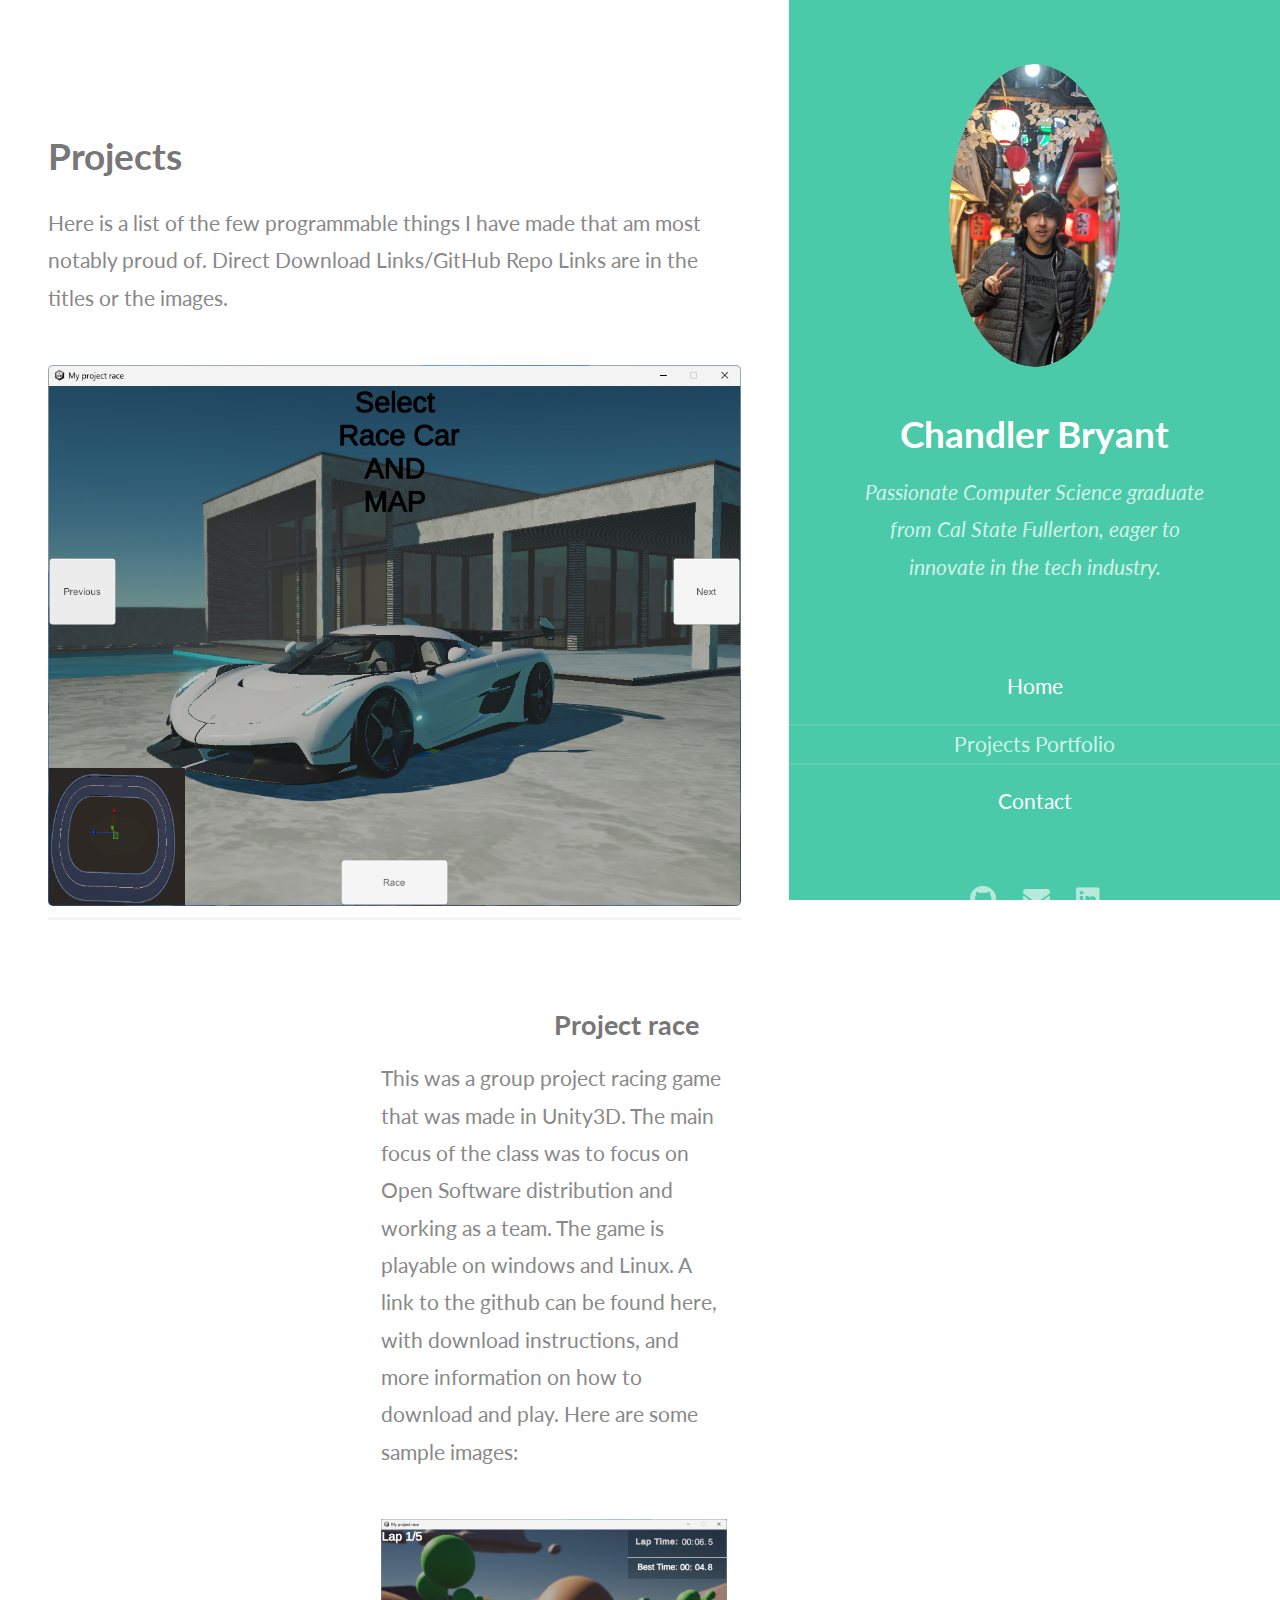
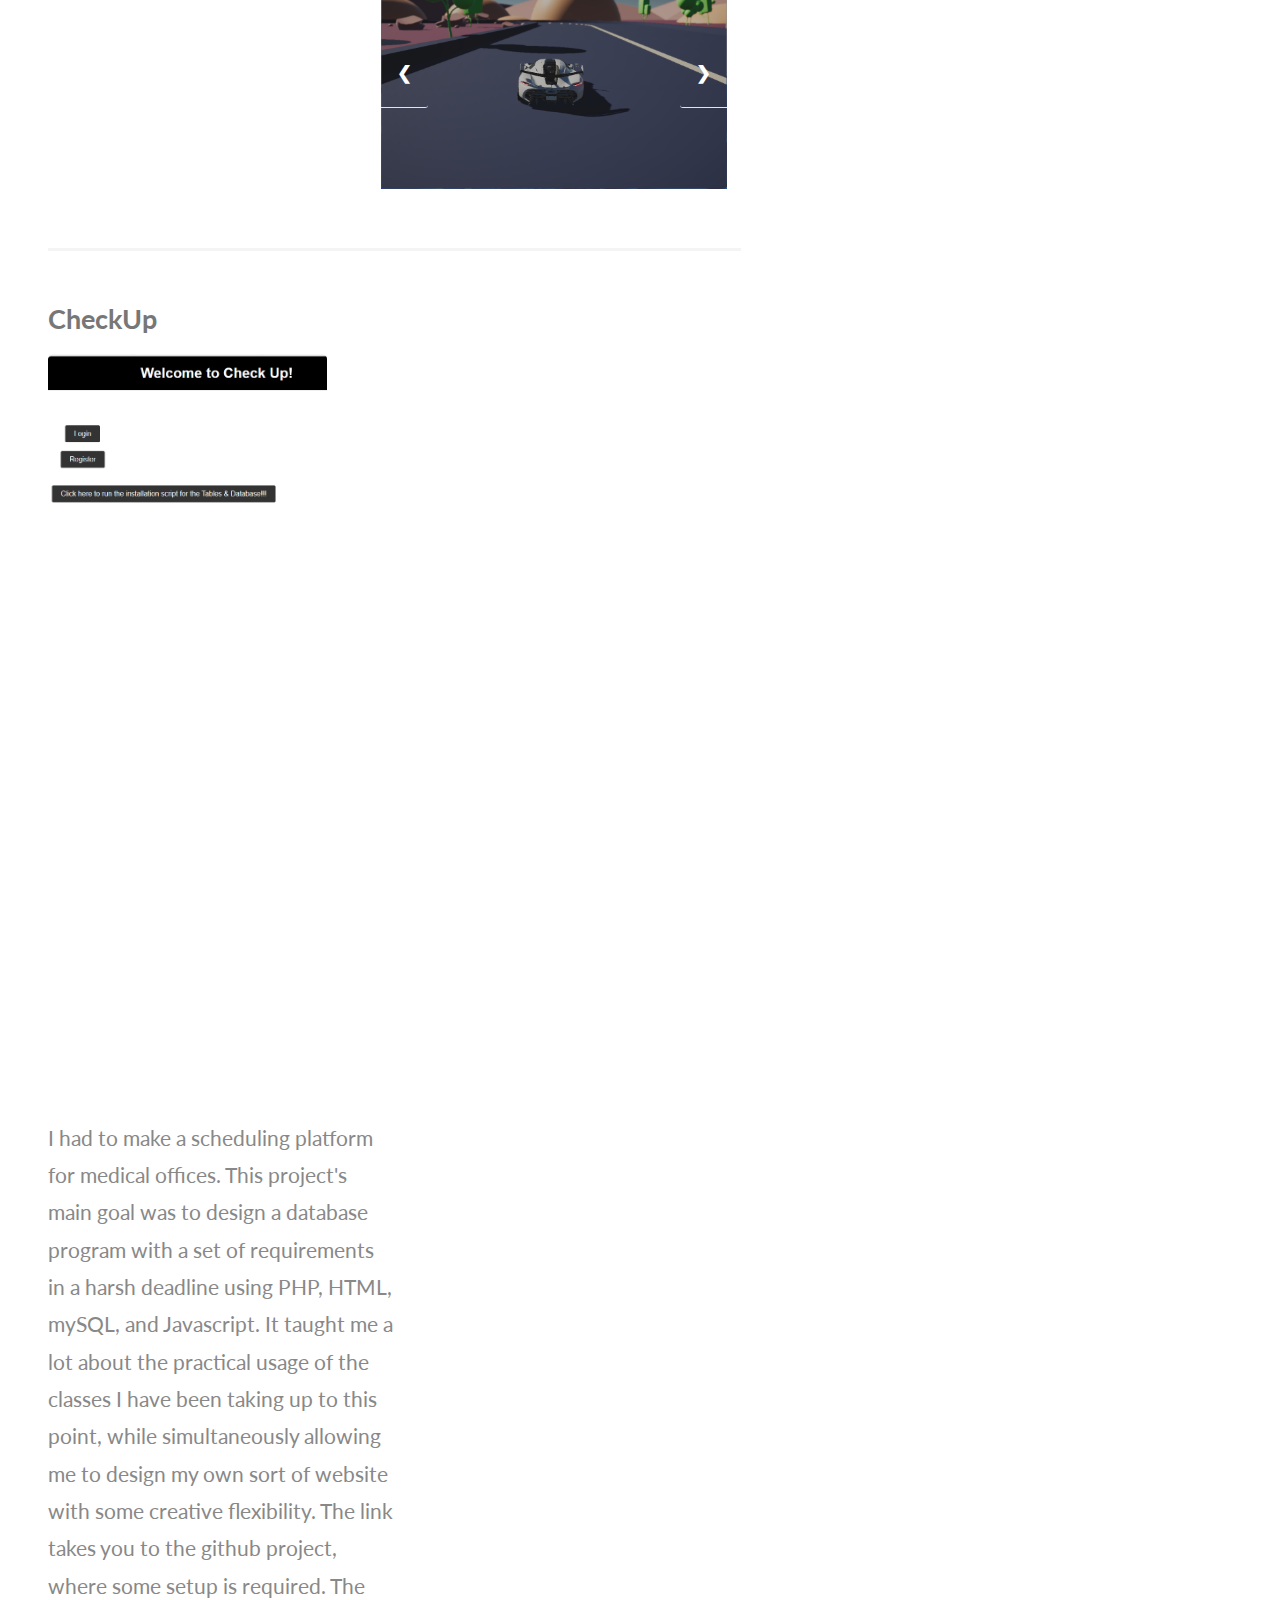
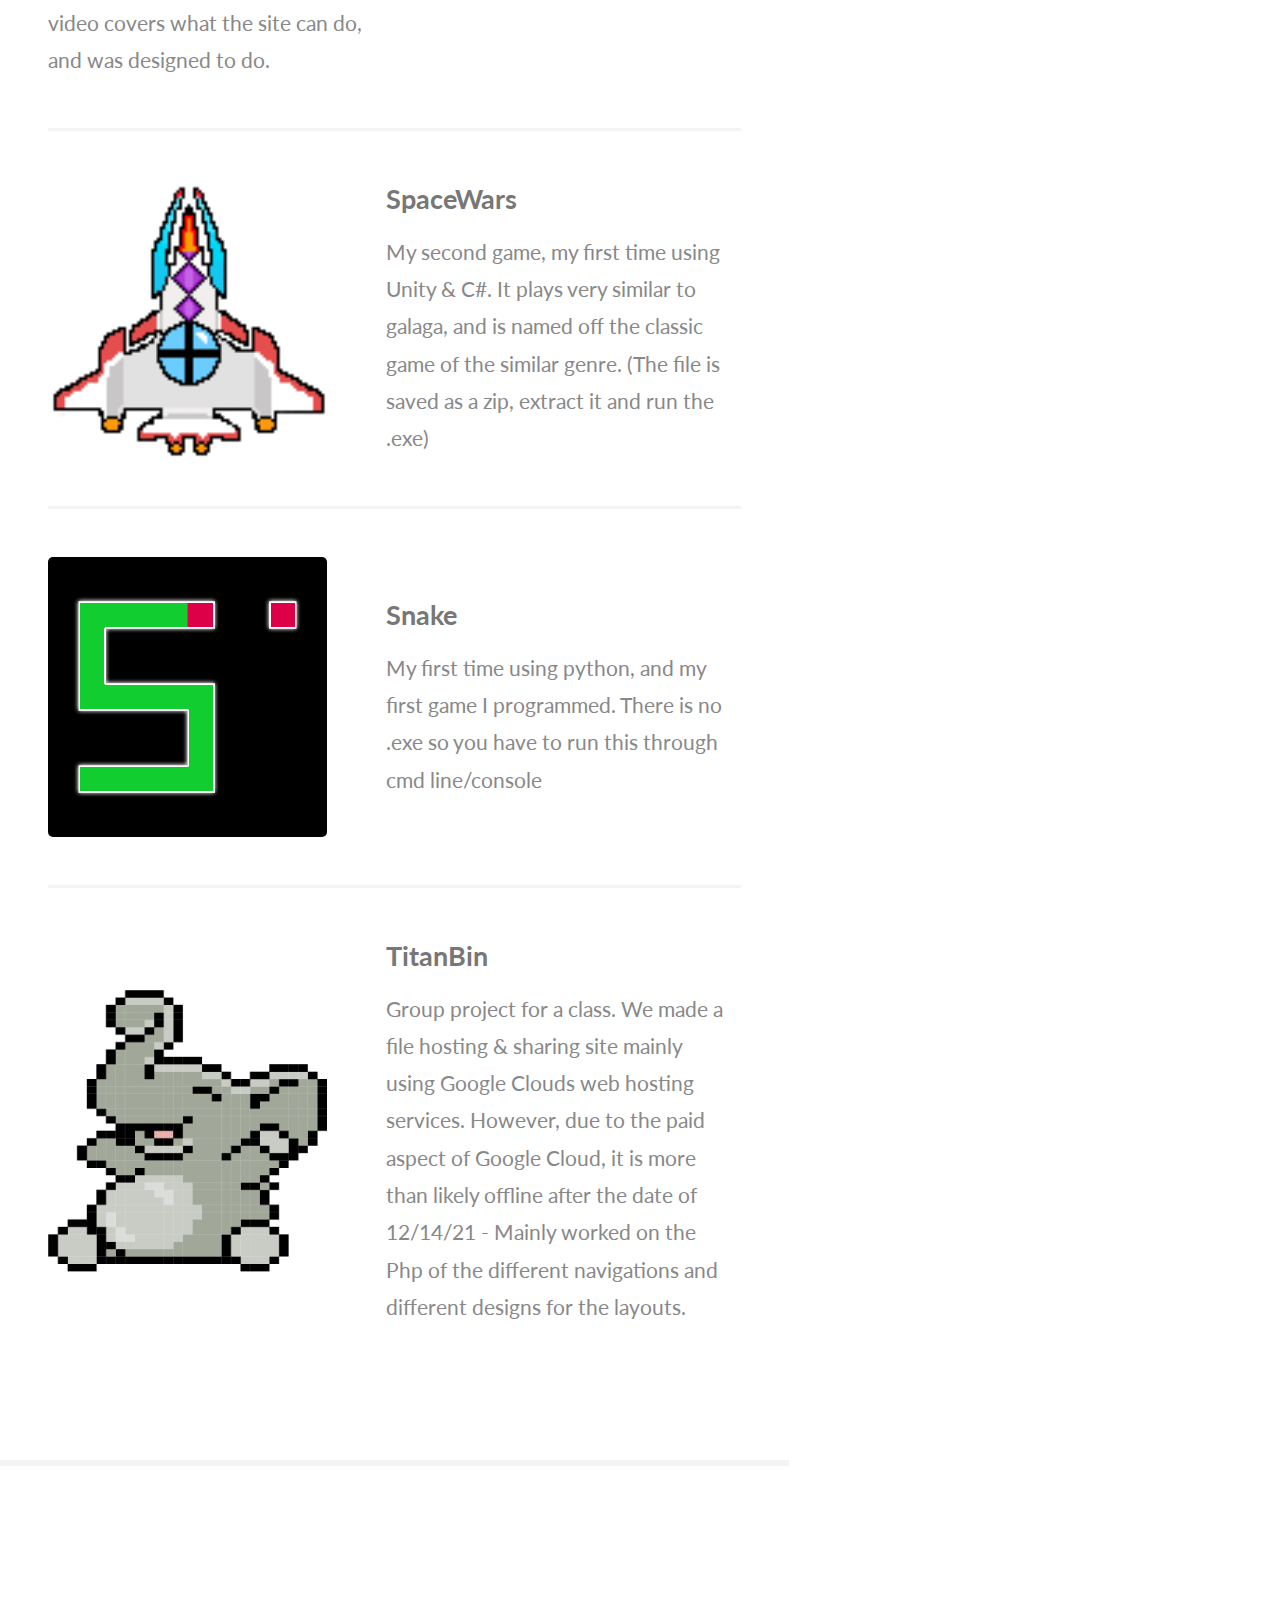
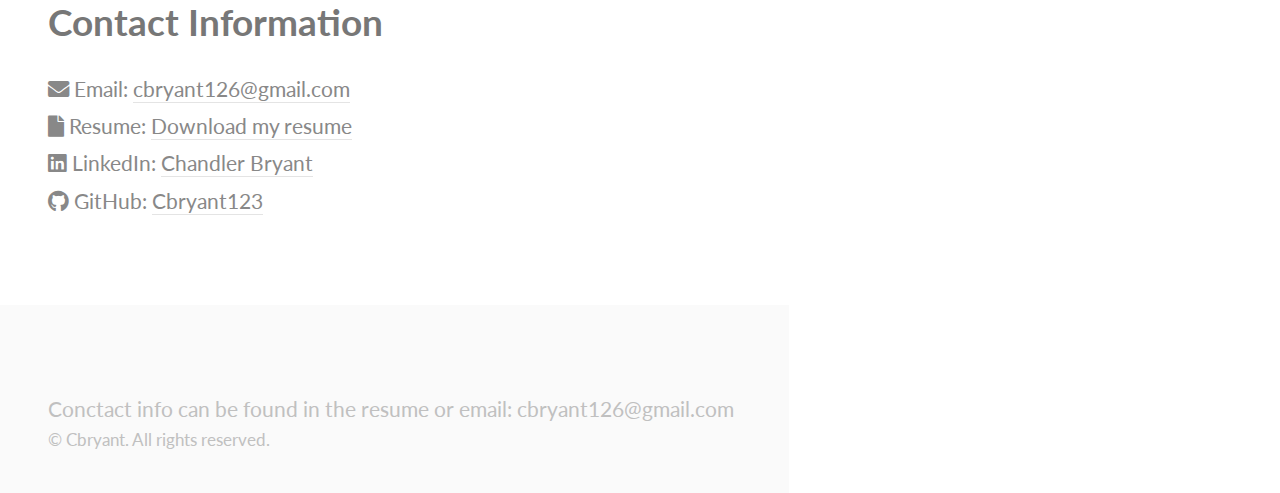
==== accomplishments.html @ ec80fd34 "Reworked Site" ====
<!DOCTYPE HTML>
<!--
	Using Fontawesome(fa) not only for the style of it, but the included icons on the font. (the git hub icon etc.)
	along with some Javascripts to make the site easier to access.
-->
<html>

<head>
	<title>Portfolio Site</title>
	<meta charset="utf-8" />
	<meta name="viewport" content="width=device-width, initial-scale=1, user-scalable=no" />
	<link rel="stylesheet" href="assets/css/main.css" />
</head>

<body class="is-preload">

	<!-- Header -->
	<section id="header">
		<header>
			<span class="image avatar"><img src="images/avatar.jpg" alt="Chandler Bryant" /></span>
			<h1 id="logo"><a href="#">Chandler Bryant</a></h1>
			<p>Passionate Computer Science graduate from Cal State Fullerton, eager to innovate in the tech industry.
			</p>

		</header>
		<nav id="nav">
			<ul>
				<li><a href="index.html">Home</a></li>
				<li>Projects Portfolio</li>
				<li><a href="#four">Contact</a></li>
			</ul>
		</nav>
		<footer>
			<ul class="icons">
				<li><a href="https://github.com/Cbryant123" class="icon brands fa-github"><span
							class="label">Github</span></a></li>
				<li>
					<a href="mailto:cbryant126@gmail.com" class="icon solid fa-envelope">
						<span class="label">Email</span>
					</a>
				</li>
				<li>
					<a href="https://www.linkedin.com/in/chandler-bryant-8a827b253/" target="_blank"
						class="icon brands fa-linkedin">
						<span class="label">LinkedIn</span>
					</a>
				</li>
			</ul>
		</footer>
	</section>

	<!-- Wrapper -->
	<div id="wrapper">

		<!-- Main -->
		<div id="main">


			<!-- Three -->
			<section id="three">
				<div class="container">
					<h3>Projects</h3>
					<p>Here is a list of the few programmable things I have made that am most notably proud of.
						Direct Download Links/GitHub Repo Links are in the titles or the images.</p>
					<div class="features">
						<a href="https://github.com/Drake-Nguyen/UnityRacingGame" class="image">
							<img src="images/Title1.png" alt="Race Project Image" />

							<article>
								<div class="inner">
									<h4>
										<a href="https://github.com/Drake-Nguyen/UnityRacingGame ">
											Project race
										</a>
									</h4>
									<p>
										This was a group project racing game that was made in Unity3D. The main focus of
										the class was to focus on
										Open Software distribution and working as a team.
										The game is playable on windows and Linux. A link to the github can be found
										here, with download instructions, and more
										information on how to download and play. Here are some sample images:
									</p>
									<div class="slideshow-container">
										<div class="slide fade">
											<img src="images/Race1.png" alt="Image 1">
										</div>
										<div class="slide fade">
											<img src="images/Race2.png" alt="Image 2">
										</div>
										<div class="slide fade">
											<img src="images/RaceMenu.png" alt="Image 3">
										</div>
										<div class="slide fade">
											<img src="images/Title1.png" alt="Image 4">
										</div>
										<div class="slide fade">
											<img src="images/Title2.png" alt="Image 5">
										</div>
										<div class="slide fade">
											<img src="images/Title3.png" alt="Image 6">
										</div>
										<!-- Add more slides as needed -->

										<a class="prev" onclick="plusSlides(-1)">&#10094;</a>
										<a class="next" onclick="plusSlides(1)">&#10095;</a>
									</div>

								</div>
							</article>
							<article>
								<h4>
									<a href="https://github.com/Cbryant123/CheckUp">CheckUp</a>
								</h4>
								<a href="https://github.com/Cbryant123/CheckUp" class="image">
									<img src="images/CheckUp.png" alt="CheckUp Project Image" />
								</a>

								<iframe width="1000" height="600"
									src="https://www.youtube.com/embed/d8HKl9MhSDg?si=Etbvold053I6MUYT"
									title="YouTube video player" frameborder="0"
									allow="accelerometer; autoplay; clipboard-write; encrypted-media; gyroscope; picture-in-picture; web-share"
									allowfullscreen></iframe>

								<div class="inner">
									<p>
										I had to make a scheduling platform for medical offices. This project's main
										goal was to design a database
										program with a set of requirements in a harsh deadline using PHP, HTML, mySQL,
										and Javascript.
										It taught me a lot about the practical usage of the classes I have been taking
										up to this point,
										while simultaneously allowing me to design my own sort of website with some
										creative flexibility.
										The link takes you to the github project, where some setup is required. The
										video covers what the site can do, and was
										designed to do.

									</p>
								</div>
							</article>
							<article>
								<a href="https://drive.google.com/uc?export=download&id=19tqEhLh680BWL9YaMrBQ_E2u0Jnk9VGu"
									class="image">
									<img src="images/main ship.png" alt="" /></a>
								<div class="inner">
									<h4>
										<a
											href="https://drive.google.com/uc?export=download&id=19tqEhLh680BWL9YaMrBQ_E2u0Jnk9VGu">
											SpaceWars
										</a>
									</h4>
									<p>My second game, my first time using Unity & C#. It plays very similar to galaga,
										and is named off the classic game
										of the similar genre. (The file is saved as a zip, extract it and run the .exe)
									</p>
								</div>
							</article>
							<article>
								<a href="https://github.com/mshafae-summer-2021/cpsc-386-03-snake-Cbryant123"
									class="image">
									<img src="images/snake.png" alt="" /></a>
								<div class="inner">
									<h4>
										<a href="https://github.com/mshafae-summer-2021/cpsc-386-03-snake-Cbryant123">
											Snake
										</a>
									</h4>
									<p>My first time using python, and my first game I programmed. There is no .exe so
										you have to run this through cmd line/console</p>
								</div>
							</article>
							<article>
								<a href="https://github.com/PepeTapia/362group2" class="image">
									<img src="images/titanbin.png" alt="" /></a>
								<div class="inner">
									<h4>
										<a href="https://github.com/PepeTapia/362group2">
											TitanBin
										</a>
									</h4>
									<p>Group project for a class. We made a file hosting & sharing site mainly using
										Google Clouds web hosting services. However,
										due to the paid aspect of Google Cloud, it is more than likely offline after the
										date of 12/14/21 - Mainly worked on the Php
										of the different navigations and different designs for the layouts.
									</p>
								</div>
							</article>
					</div>
				</div>
			</section>

			<!-- Four -->
			<section id="four">
				<div class="container">
					<h3>Contact Information</h3>

					<!-- Email Section -->
					<div class="contact-item">
						<span class="icon solid fa-envelope"></span>
						<span>Email: <a href="mailto:cbryant126@gmail.com">cbryant126@gmail.com</a></span>
					</div>

					<!-- Resume Section -->
					<div class="contact-item">
						<span class="icon solid fa-file"></span>
						<span>Resume: <a
								href="https://drive.google.com/uc?export=download&id=16VWH0d3Mac0ACmu5Zb5p4pURIzq7QHug">Download
								my resume</a></span>
					</div>

					<!-- LinkedIn Section -->
					<div class="contact-item">
						<span class="icon brands fa-linkedin"></span>
						<span>LinkedIn: <a href="https://www.linkedin.com/in/chandler-bryant-8a827b253/"
								target="_blank">Chandler Bryant</a></span>
					</div>

					<!-- GitHub Section -->
					<div class="contact-item">
						<span class="icon brands fa-github"></span>
						<span>GitHub: <a href="https://github.com/Cbryant123" target="_blank">Cbryant123</a></span>
					</div>
				</div>
			</section>
		</div>

		<!-- Footer -->
		<section id="footer">
			<div class="container">
				<ul class="contact">
					<li> Conctact info can be found in the resume or email: cbryant126@gmail.com </li>
				</ul>
				<ul class="copyright">
					<li>&copy; Cbryant. All rights reserved.</li>
				</ul>
			</div>
		</section>

	</div>

	<!-- Scripts -->
	<script src="assets/js/jquery.min.js"></script>
	<script src="assets/js/jquery.scrolly.min.js"></script>
	<script src="assets/js/browser.min.js"></script>
	<script src="assets/js/breakpoints.min.js"></script>
	<script src="assets/js/util.js"></script>
	<script src="assets/js/main.js"></script>
	<script src="assets/js/slideshow.js"></script>

</body>

</html>
---- assets/css/main.css ----
@import url("fontawesome-all.min.css");
@import url("https://fonts.googleapis.com/css?family=Lato:400,400italic,700,700italic|Source+Code+Pro:400");

html,
body,
div,
span,
applet,
object,
iframe,
h1,
h2,
h3,
h4,
h5,
h6,
p,
blockquote,
pre,
a,
abbr,
acronym,
address,
big,
cite,
code,
del,
dfn,
em,
img,
ins,
kbd,
q,
s,
samp,
small,
strike,
strong,
sub,
sup,
tt,
var,
b,
u,
i,
center,
dl,
dt,
dd,
ol,
ul,
li,
fieldset,
form,
label,
legend,
table,
caption,
tbody,
tfoot,
thead,
tr,
th,
td,
article,
aside,
canvas,
details,
embed,
figure,
figcaption,
footer,
header,
hgroup,
menu,
nav,
output,
ruby,
section,
summary,
time,
mark,
audio,
video {
	margin: 0;
	padding: 0;
	border: 0;
	font-size: 100%;
	font: inherit;
	vertical-align: baseline;
}

article,
aside,
details,
figcaption,
figure,
footer,
header,
hgroup,
menu,
nav,
section {
	display: block;
}

body {
	line-height: 1;
}

ol,
ul {
	list-style: none;
}

blockquote,
q {
	quotes: none;
}

blockquote:before,
blockquote:after,
q:before,
q:after {
	content: '';
	content: none;
}

table {
	border-collapse: collapse;
	border-spacing: 0;
}

body {
	-webkit-text-size-adjust: none;
}

mark {
	background-color: transparent;
	color: inherit;
}

input::-moz-focus-inner {
	border: 0;
	padding: 0;
}

input,
select,
textarea {
	-moz-appearance: none;
	-webkit-appearance: none;
	-ms-appearance: none;
	appearance: none;
}

/* Basic */

html {
	box-sizing: border-box;
}

*,
*:before,
*:after {
	box-sizing: inherit;
}

body {
	background: #fff;
}

body.is-preload *,
body.is-preload *:before,
body.is-preload *:after {
	-moz-animation: none !important;
	-webkit-animation: none !important;
	-ms-animation: none !important;
	animation: none !important;
	-moz-transition: none !important;
	-webkit-transition: none !important;
	-ms-transition: none !important;
	transition: none !important;
}

body,
input,
select,
textarea {
	color: #888;
	font-family: "Lato", sans-serif;
	font-size: 16pt;
	font-weight: 400;
	line-height: 1.75em;
}

a {
	-moz-transition: color 0.2s ease-in-out, border-color 0.2s ease-in-out;
	-webkit-transition: color 0.2s ease-in-out, border-color 0.2s ease-in-out;
	-ms-transition: color 0.2s ease-in-out, border-color 0.2s ease-in-out;
	transition: color 0.2s ease-in-out, border-color 0.2s ease-in-out;
	border-bottom: solid 1px #e4e4e4;
	color: inherit;
	text-decoration: none;
}

a:hover {
	border-bottom-color: transparent;
	color: #4acaa8 !important;
}

strong,
b {
	color: #777;
	font-weight: 700;
}

em,
i {
	font-style: italic;
}

p {
	margin: 0 0 2.25em 0;
}

h1,
h2,
h3,
h4,
h5,
h6 {
	color: #777;
	font-weight: 700;
	line-height: 1em;
	margin: 0 0 0.5625em 0;
}

h1 a,
h2 a,
h3 a,
h4 a,
h5 a,
h6 a {
	border: 0;
	color: inherit;
	text-decoration: none;
}

h2 {
	font-size: 2em;
	line-height: 1.5em;
}

h3 {
	font-size: 1.75em;
	line-height: 1.5em;
}

h4 {
	font-size: 1.25em;
	line-height: 1.5em;
}

h5 {
	font-size: 0.9em;
	line-height: 1.5em;
}

h6 {
	font-size: 0.7em;
	line-height: 1.5em;
}

sub {
	font-size: 0.8em;
	position: relative;
	top: 0.5em;
}

sup {
	font-size: 0.8em;
	position: relative;
	top: -0.5em;
}

hr {
	border: 0;
	border-bottom: solid 2px #f4f4f4;
	margin: 2.25em 0;
}

hr.major {
	margin: 3.375em 0;
}

blockquote {
	border-left: solid 8px #e4e4e4;
	font-style: italic;
	margin: 0 0 2.25em 0;
	padding: 0.5em 0 0.5em 2em;
}

code {
	background: #555;
	border-radius: 5px;
	color: #fff;
	font-family: "Source Code Pro", monospace;
	font-size: 0.9em;
	margin: 0 0.25em;
	padding: 0.25em 0.65em;
}

pre {
	font-family: "Source Code Pro", monospace;
	font-size: 0.9em;
	margin: 0 0 2.25em 0;
}

pre code {
	-webkit-overflow-scrolling: touch;
	display: block;
	line-height: 1.5em;
	overflow-x: auto;
	padding: 1em 1.5em;
}

.align-left {
	text-align: left;
}

.align-center {
	text-align: center;
}

.align-right {
	text-align: right;
}


/* Container */

.container {
	margin: 0 auto;
	max-width: calc(100% - 4.5em);
	width: 45em;
}

.container.xsmall {
	width: 11.25em;
}

.container.small {
	width: 22.5em;
}

.container.medium {
	width: 33.75em;
}

.container.large {
	width: 56.25em;
}

.container.xlarge {
	width: 67.5em;
}

.container.max {
	width: 100%;
}

@media screen and (max-width: 1024px) {

	.container {
		width: 100% !important;
	}

}

@media screen and (max-width: 480px) {

	.container {
		max-width: calc(100% - 3.375em);
	}

}

/* Section/Article */

section.special,
article.special {
	text-align: center;
}

header p {
	color: #aaa;
	position: relative;
	margin: 0 0 1.6875em 0;
}

header h2+p {
	font-size: 1.25em;
	margin-top: -0.5em;
	line-height: 1.5em;
}

header h3+p {
	font-size: 1.1em;
	margin-top: -0.35em;
	line-height: 1.5em;
}

header h4+p,
header h5+p,
header h6+p {
	font-size: 0.9em;
	margin-top: -0.25em;
	line-height: 1.5em;
}

header.major h2 {
	color: #4acaa8;
	font-size: 3.5em;
}

header.major h2+p {
	color: #777;
	font-size: 1.75em;
	font-weight: 700;
	margin-top: -0.75em;
}


/* Box */

.box {
	border-radius: 5px;
	border: solid 2px #e4e4e4;
	margin-bottom: 2.25em;
	padding: 1.5em;
}

.box> :last-child,
.box> :last-child> :last-child,
.box> :last-child> :last-child> :last-child {
	margin-bottom: 0;
}

.box.alt {
	border: 0;
	border-radius: 0;
	padding: 0;
}

/* Icon */

.icon {
	text-decoration: none;
	border-bottom: none;
	position: relative;
}

.icon:before {
	-moz-osx-font-smoothing: grayscale;
	-webkit-font-smoothing: antialiased;
	display: inline-block;
	font-style: normal;
	font-variant: normal;
	text-rendering: auto;
	line-height: 1;
	text-transform: none !important;
	font-family: 'Font Awesome 5 Free';
	font-weight: 400;
}

.icon>.label {
	display: none;
}

.icon:before {
	line-height: inherit;
}

.icon.solid:before {
	font-weight: 900;
}

.icon.brands:before {
	font-family: 'Font Awesome 5 Brands';
}

/* Image */

.image {
	border-radius: 5px;
	border: 0;
	display: inline-block;
	position: relative;
}

.image[data-position] img {
	-moz-object-fit: cover;
	-webkit-object-fit: cover;
	-ms-object-fit: cover;
	object-fit: cover;
	display: block;
	position: absolute;
	top: 0;
	left: 0;
	width: 100%;
	height: 100%;
}

.image[data-position="top left"] img {
	-moz-object-position: top left;
	-webkit-object-position: top left;
	-ms-object-position: top left;
	object-position: top left;
}

.image[data-position="top"] img {
	-moz-object-position: top;
	-webkit-object-position: top;
	-ms-object-position: top;
	object-position: top;
}

.image[data-position="top right"] img {
	-moz-object-position: top right;
	-webkit-object-position: top right;
	-ms-object-position: top right;
	object-position: top right;
}

.image[data-position="right"] img {
	-moz-object-position: right;
	-webkit-object-position: right;
	-ms-object-position: right;
	object-position: right;
}

.image[data-position="bottom right"] img {
	-moz-object-position: bottom right;
	-webkit-object-position: bottom right;
	-ms-object-position: bottom right;
	object-position: bottom right;
}

.image[data-position="bottom"] img {
	-moz-object-position: bottom;
	-webkit-object-position: bottom;
	-ms-object-position: bottom;
	object-position: bottom;
}

.image[data-position="bottom left"] img {
	-moz-object-position: bottom left;
	-webkit-object-position: bottom left;
	-ms-object-position: bottom left;
	object-position: bottom left;
}

.image[data-position="left"] img {
	-moz-object-position: left;
	-webkit-object-position: left;
	-ms-object-position: left;
	object-position: left;
}

.image[data-position="center"] img {
	-moz-object-position: center;
	-webkit-object-position: center;
	-ms-object-position: center;
	object-position: center;
}

.image[data-position="25% 25%"] img {
	-moz-object-position: 25% 25%;
	-webkit-object-position: 25% 25%;
	-ms-object-position: 25% 25%;
	object-position: 25% 25%;
}

.image[data-position="75% 25%"] img {
	-moz-object-position: 75% 25%;
	-webkit-object-position: 75% 25%;
	-ms-object-position: 75% 25%;
	object-position: 75% 25%;
}

.image[data-position="75% 75%"] img {
	-moz-object-position: 75% 75%;
	-webkit-object-position: 75% 75%;
	-ms-object-position: 75% 75%;
	object-position: 75% 75%;
}

.image[data-position="25% 75%"] img {
	-moz-object-position: 25% 75%;
	-webkit-object-position: 25% 75%;
	-ms-object-position: 25% 75%;
	object-position: 25% 75%;
}

.image img {
	border-radius: 5px;
	display: block;
}

.image.left {
	float: left;
	margin: 0 2.5em 2em 0;
	top: 0.25em;
}

.image.right {
	float: right;
	margin: 0 0 2em 2.5em;
	top: 0.25em;
}

.image.fit {
	display: block;
	margin: 0 0 2.25em 0;
	width: 100%;
}

.image.fit img {
	display: block;
	width: 100%;
}

.image.avatar {
	border-radius: 100%;
	overflow: hidden;
}

.image.avatar img {
	border-radius: 100%;
	display: block;
	width: 100%;
}

.image.main {
	display: block;
	height: 20em;
	border-radius: 0;
}

.image.main img {
	border-radius: 0;
}

/* Feature Icons */

ul.feature-icons {
	list-style: none;
	padding-left: 0;
}

ul.feature-icons li {
	text-decoration: none;
	display: inline-block;
	margin: 0 0 1.6875em 0;
	padding: 0.35em 0 0 3.5em;
	position: relative;
	vertical-align: top;
	width: 48%;
}

ul.feature-icons li:before {
	-moz-osx-font-smoothing: grayscale;
	-webkit-font-smoothing: antialiased;
	display: inline-block;
	font-style: normal;
	font-variant: normal;
	text-rendering: auto;
	line-height: 1;
	text-transform: none !important;
	font-family: 'Font Awesome 5 Free';
	font-weight: 400;
}

ul.feature-icons li:before {
	background: #4acaa8;
	border-radius: 100%;
	color: #ffffff;
	display: block;
	height: 2.5em;
	left: 0;
	line-height: 2.5em;
	position: absolute;
	text-align: center;
	top: 0;
	width: 2.5em;
}

/* Icons */

ul.icons {
	cursor: default;
	list-style: none;
	padding-left: 0;
}

ul.icons li {
	display: inline-block;
	padding: 0 1em 0 0;
}

ul.icons li:last-child {
	padding-right: 0 !important;
}

ul.icons li .icon:before {
	font-size: 1.25em;
}

/* Table */

.table-wrapper {
	-webkit-overflow-scrolling: touch;
	overflow-x: auto;
}

table {
	margin: 0 0 2.25em 0;
	width: 100%;
}

table tbody tr {
	border: solid 2px #f4f4f4;
	border-left: 0;
	border-right: 0;
}

table tbody tr:nth-child(2n + 1) {
	background-color: #fafafa;
}

table td {
	padding: 0.75em 0.75em;
}

table th {
	color: #777;
	font-size: 0.9em;
	font-weight: 700;
	padding: 0 0.75em 0.75em 0.75em;
	text-align: left;
}

table thead {
	border-bottom: solid 4px #e4e4e4;
}

table tfoot {
	border-top: solid 4px #e4e4e4;
}

table.alt {
	border-collapse: separate;
}

table.alt tbody tr td {
	border: solid 2px #e4e4e4;
	border-left-width: 0;
	border-top-width: 0;
}

table.alt tbody tr td:first-child {
	border-left-width: 2px;
}

table.alt tbody tr:first-child td {
	border-top-width: 2px;
}

table.alt thead {
	border-bottom: 0;
}

table.alt tfoot {
	border-top: 0;
}

/* Button */

input[type="submit"],
input[type="reset"],
input[type="button"],
.button {
	-moz-appearance: none;
	-webkit-appearance: none;
	-ms-appearance: none;
	appearance: none;
	-moz-transition: background-color 0.2s ease-in-out, color 0.2s ease-in-out;
	-webkit-transition: background-color 0.2s ease-in-out, color 0.2s ease-in-out;
	-ms-transition: background-color 0.2s ease-in-out, color 0.2s ease-in-out;
	transition: background-color 0.2s ease-in-out, color 0.2s ease-in-out;
	background-color: #989898;
	border-radius: 5px;
	border: 0;
	color: #ffffff !important;
	cursor: pointer;
	display: inline-block;
	font-weight: 700;
	height: 2.75em;
	line-height: 2.75em;
	padding: 0 1.5em;
	text-align: center;
	text-decoration: none;
	white-space: nowrap;
}

input[type="submit"]:hover,
input[type="reset"]:hover,
input[type="button"]:hover,
.button:hover {
	background-color: #a5a5a5;
	color: #ffffff !important;
}

input[type="submit"]:active,
input[type="reset"]:active,
input[type="button"]:active,
.button:active {
	background-color: #8b8b8b;
}

input[type="submit"].icon,
input[type="reset"].icon,
input[type="button"].icon,
.button.icon {
	padding-left: 1.35em;
}

input[type="submit"].icon:before,
input[type="reset"].icon:before,
input[type="button"].icon:before,
.button.icon:before {
	margin-right: 0.5em;
}

input[type="submit"].fit,
input[type="reset"].fit,
input[type="button"].fit,
.button.fit {
	width: 100%;
}

input[type="submit"].small,
input[type="reset"].small,
input[type="button"].small,
.button.small {
	font-size: 0.8em;
}

input[type="submit"].large,
input[type="reset"].large,
input[type="button"].large,
.button.large {
	font-size: 1.35em;
}

input[type="submit"].alt,
input[type="reset"].alt,
input[type="button"].alt,
.button.alt {
	background-color: transparent;
	box-shadow: inset 0 0 0 2px #e4e4e4;
	color: #777 !important;
}

input[type="submit"].alt:hover,
input[type="reset"].alt:hover,
input[type="button"].alt:hover,
.button.alt:hover {
	background-color: #f4f4f4;
	color: #777 !important;
}

input[type="submit"].alt:active,
input[type="reset"].alt:active,
input[type="button"].alt:active,
.button.alt:active {
	background-color: #eaeaea;
}

input[type="submit"].alt.icon:before,
input[type="reset"].alt.icon:before,
input[type="button"].alt.icon:before,
.button.alt.icon:before {
	color: #aaa;
}

input[type="submit"].primary,
input[type="reset"].primary,
input[type="button"].primary,
.button.primary {
	background-color: #4acaa8;
	color: #ffffff !important;
}

input[type="submit"].primary:hover,
input[type="reset"].primary:hover,
input[type="button"].primary:hover,
.button.primary:hover {
	background-color: #5ed0b1;
}

input[type="submit"].primary:active,
input[type="reset"].primary:active,
input[type="button"].primary:active,
.button.primary:active {
	background-color: #39c29d;
}

input[type="submit"].disabled,
input[type="submit"]:disabled,
input[type="reset"].disabled,
input[type="reset"]:disabled,
input[type="button"].disabled,
input[type="button"]:disabled,
.button.disabled,
.button:disabled {
	background-color: #888 !important;
	box-shadow: inset 0 -0.15em 0 0 rgba(0, 0, 0, 0.15);
	color: #fff !important;
	cursor: default;
	opacity: 0.25;
}

/* Features */

.features article {
	border-top: solid 3px #f4f4f4;
	margin-bottom: 2.25em;
	padding-top: 2.25em;
}

.features article:first-child {
	border-top: 0;
	padding-top: 0;
}

.features article .image {
	display: inline-block;
	padding-right: 2.5em;
	vertical-align: middle;
	width: 48%;
}

.features article .image img {
	display: block;
	width: 100%;
}

.features article .inner {
	display: inline-block;
	vertical-align: middle;
	width: 50%;
}

.features article .inner> :last-child {
	margin-bottom: 0;
}

/* Header */

#header {
	display: -moz-flex;
	display: -webkit-flex;
	display: -ms-flex;
	display: flex;
	-moz-flex-direction: column;
	-webkit-flex-direction: column;
	-ms-flex-direction: column;
	flex-direction: column;
	-moz-justify-content: space-between;
	-webkit-justify-content: space-between;
	-ms-justify-content: space-between;
	justify-content: space-between;
	background: #4acaa8;
	color: #d2f2e9;
	height: 100%;
	overflow-y: auto;
	position: fixed;
	text-align: center;
	top: 0;
	width: 23em;
	right: 0;
}

#header h1,
#header h2,
#header h3,
#header h4,
#header h5,
#header h6 {
	color: #ffffff;
}

#header h1 a,
#header h2 a,
#header h3 a,
#header h4 a,
#header h5 a,
#header h6 a {
	color: #ffffff;
}

#header header p {
	color: #b7eadc;
}

#header a {
	color: #d2f2e9;
}

#header a:hover {
	color: #ffffff !important;
}

#header>header {
	-moz-flex-shrink: 0;
	-webkit-flex-shrink: 0;
	-ms-flex-shrink: 0;
	flex-shrink: 0;
	padding: 3em;
}

#header>header .avatar {
	display: block;
	margin: 0 auto 2.25em auto;
	width: 8em;
}

#header>header h1 {
	font-size: 1.75em;
	margin: 0;
}

#header>header p {
	color: #d2f2e9;
	font-style: italic;
	margin: 1em 0 0 0;
}

#header>footer {
	-moz-flex-shrink: 0;
	-webkit-flex-shrink: 0;
	-ms-flex-shrink: 0;
	flex-shrink: 0;
	bottom: 0;
	left: 0;
	padding: 2em;
	width: 100%;
}

#header>footer .icons {
	margin: 0;
}

#header>footer .icons li a {
	color: #b7eadc;
}

#header>nav {
	-moz-flex-grow: 1;
	-webkit-flex-grow: 1;
	-ms-flex-grow: 1;
	flex-grow: 1;
}

#header>nav ul {
	list-style: none;
	margin: 0;
	padding: 0;
}

#header>nav ul li {
	border-top: solid 2px #5ccfb1;
	display: block;
	padding: 0;
}

#header>nav ul li a {
	-moz-transition: none;
	-webkit-transition: none;
	-ms-transition: none;
	transition: none;
	border: 0;
	color: #ffffff !important;
	display: block;
	padding: 0.85em 0;
	text-decoration: none;
}

#header>nav ul li a.active {
	background: #fff;
	color: #4acaa8 !important;
}

#header>nav ul li:first-child {
	border-top: 0;
}

/* Wrapper */

#wrapper {
	background: #fff;
	padding-right: 23em;
}

/* Main */

#main>section {
	border-top: solid 6px #f4f4f4;
}

#main>section>.container {
	padding: 6em 0 4em 0;
}

#main>section:first-child {
	border-top: 0;
}

/* Footer */

#footer {
	background: #fafafa;
	border-top: 0;
	color: #c0c0c0;
	overflow: hidden;
	padding: 4em 0 2em 0;
}

#footer .copyright {
	line-height: 1em;
	list-style: none;
	padding: 0;
}

#footer .copyright li {
	border-left: solid 1px #d4d4d4;
	display: inline-block;
	font-size: 0.8em;
	margin-left: 1em;
	padding-left: 1em;
}

#footer .copyright li:first-child {
	border-left: 0;
	margin-left: 0;
	padding-left: 0;
}

#footer .copyright li a {
	color: inherit;
}

.slideshow-container {
	position: relative;
	width: 100%;
	max-width: 750px;
	margin: auto;
}

.slide {
	display: none;
}

img {
	width: 100%;
	height: auto;
}

.prev,
.next {
	cursor: pointer;
	position: absolute;
	top: 50%;
	width: auto;
	padding: 16px;
	margin-top: -22px;
	color: white;
	font-weight: bold;
	font-size: 18px;
	transition: 0.6s ease;
	border-radius: 0 3px 3px 0;
}

.next {
	right: 0;
	border-radius: 3px 0 0 3px;
}

.prev:hover,
.next:hover {
	background-color: rgba(0, 0, 0, 0.8);
}
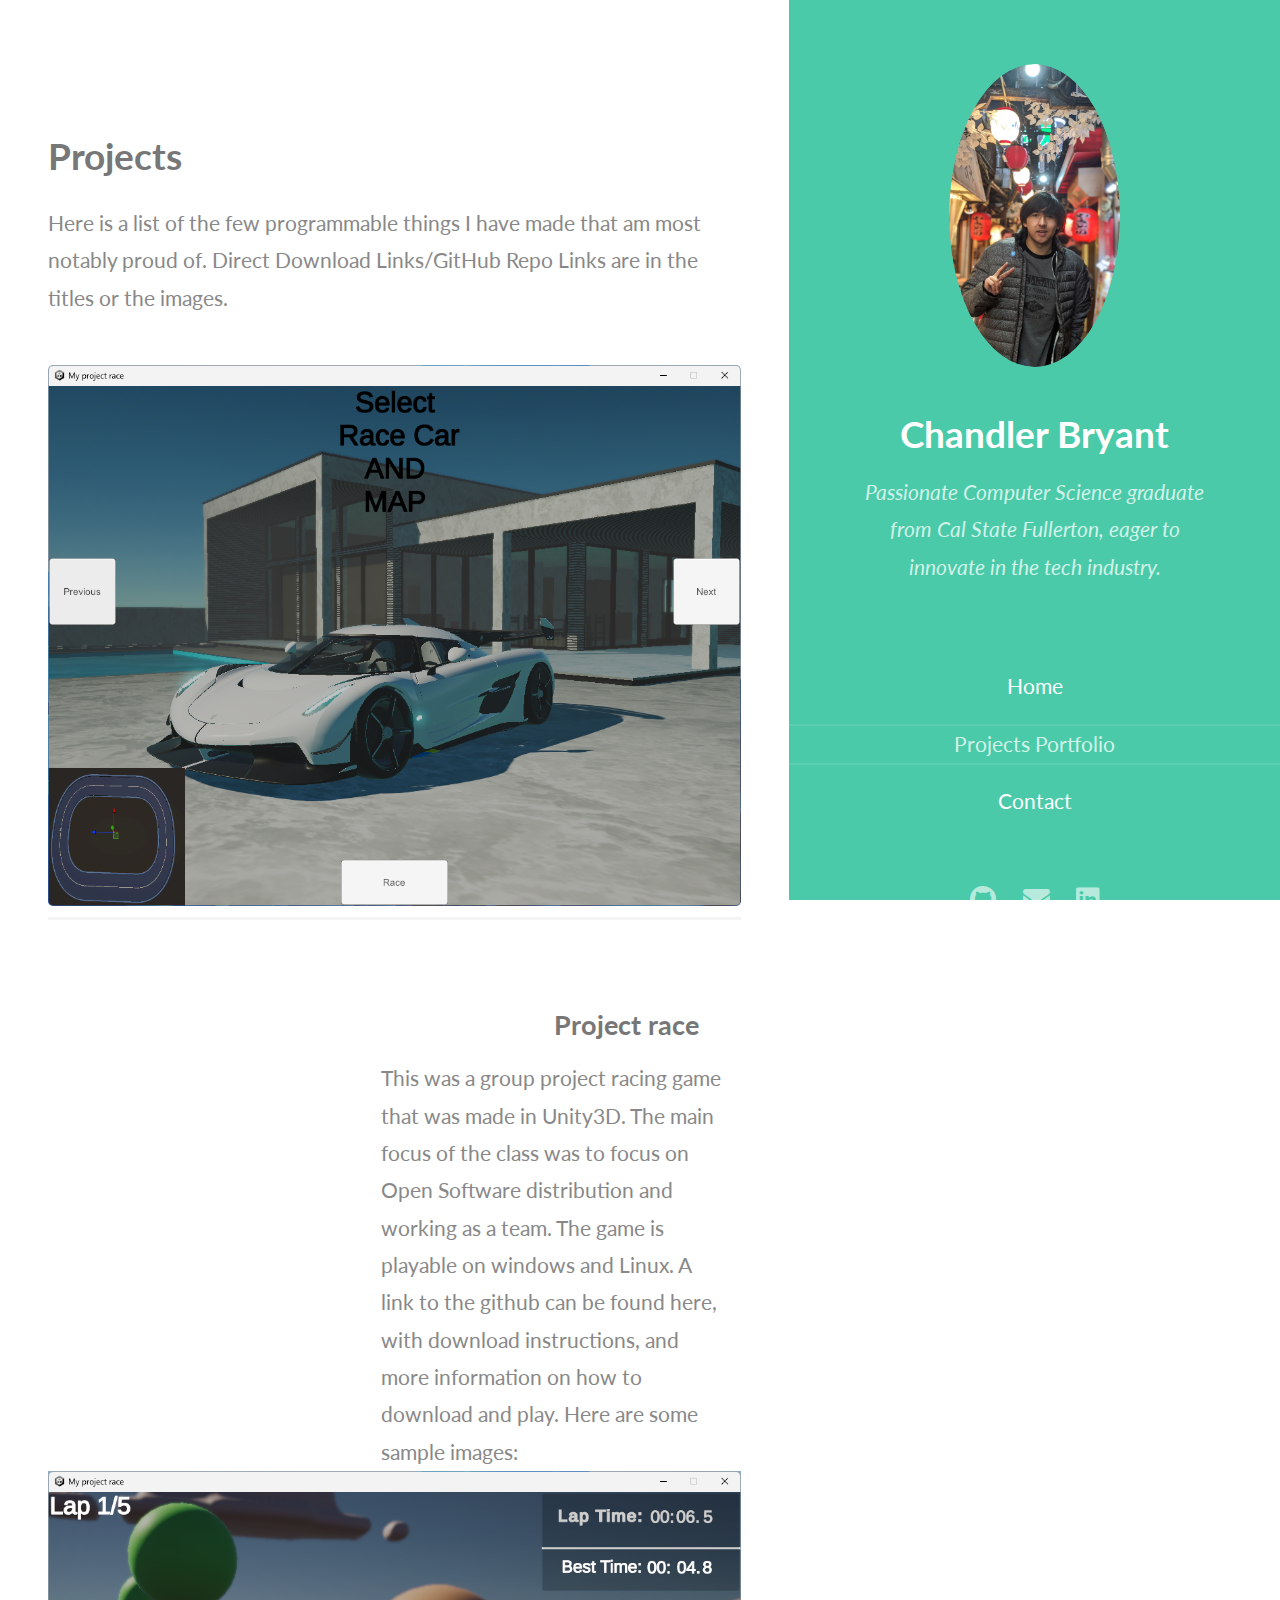
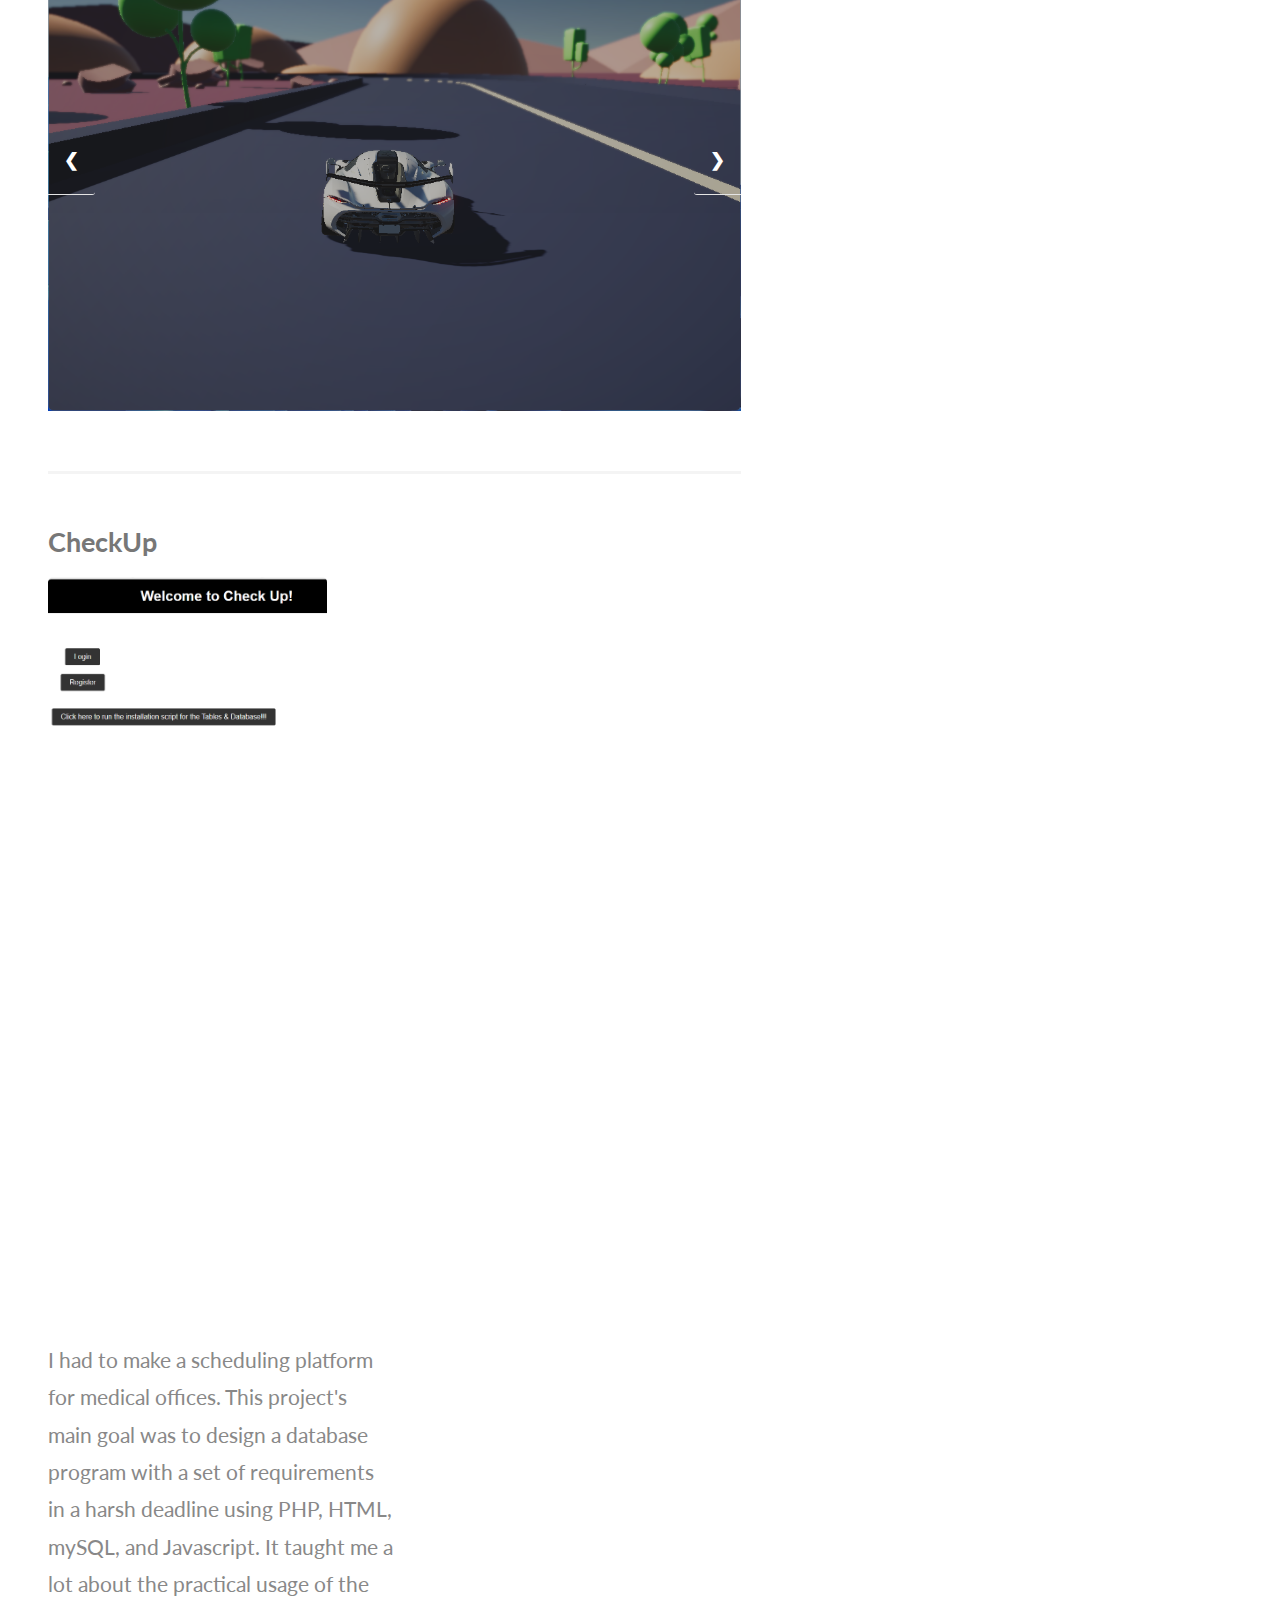
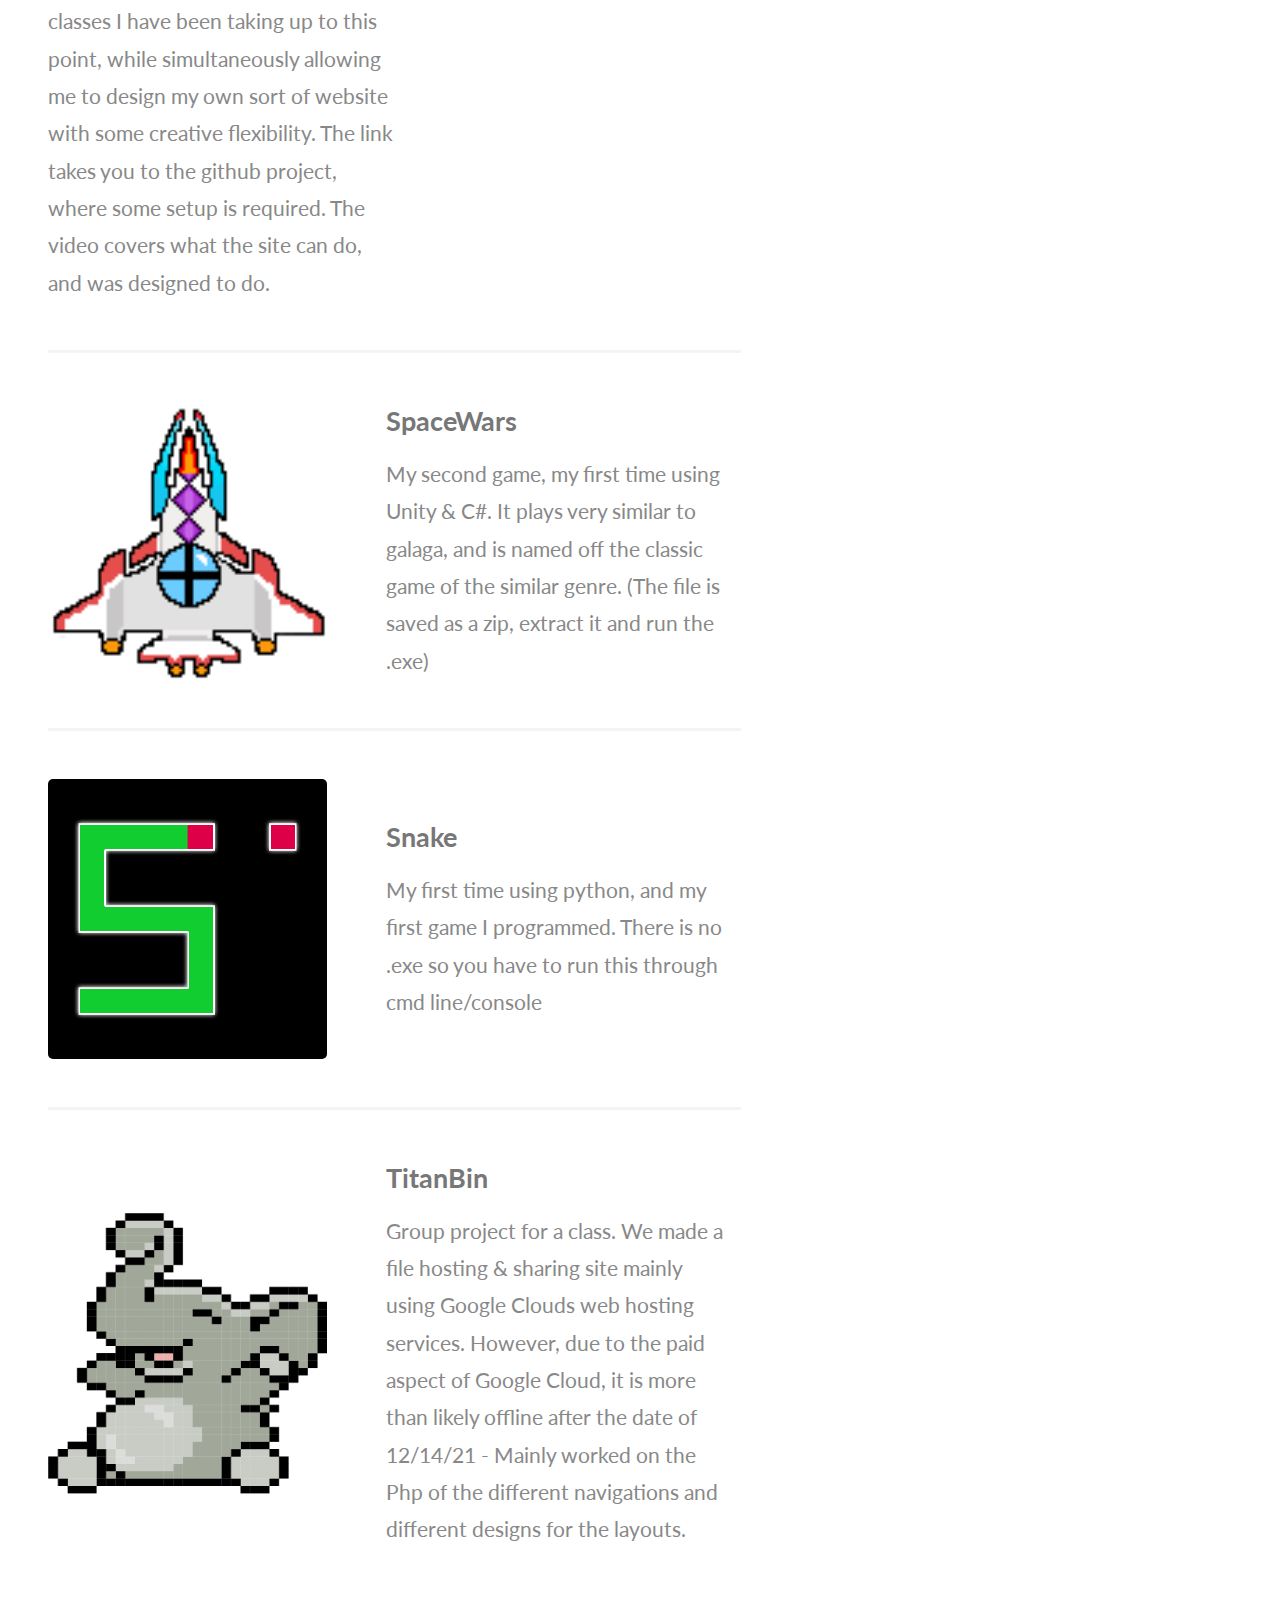
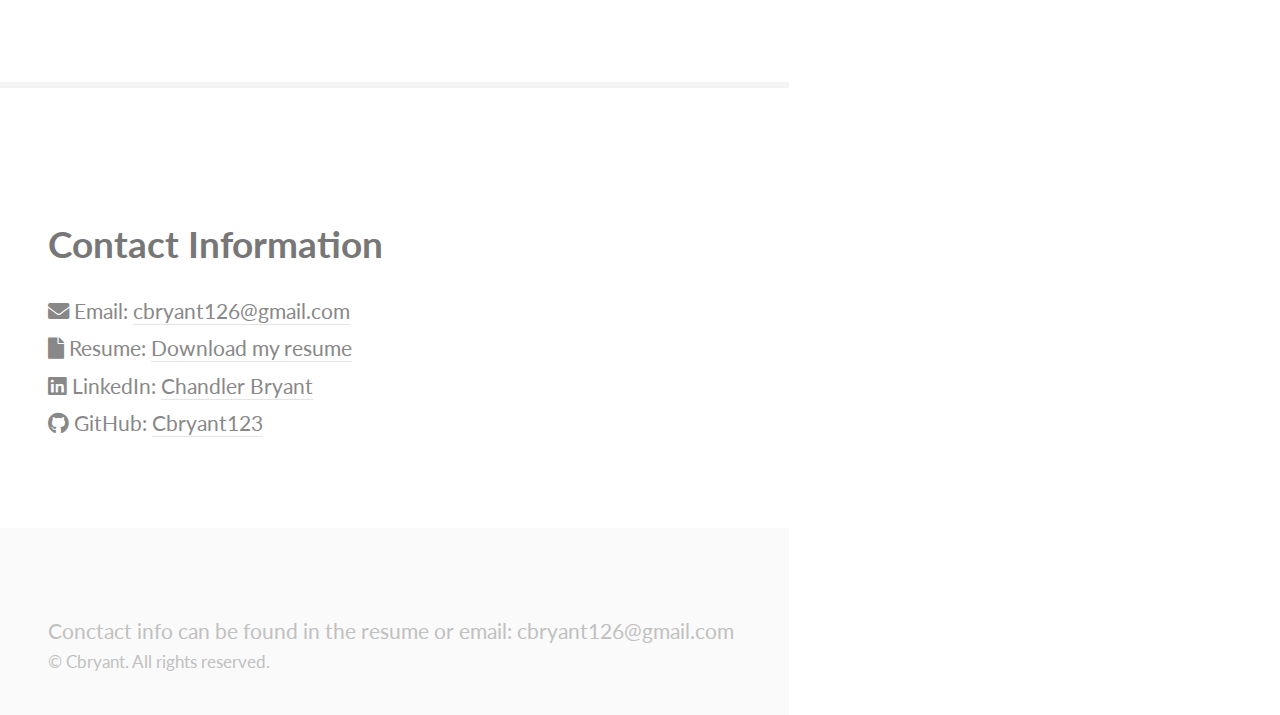
==== commit be2f556f: "changed slideshow positioning" ====
--- a/accomplishments.html
+++ b/accomplishments.html
@@ -81,6 +81,7 @@
 										here, with download instructions, and more
 										information on how to download and play. Here are some sample images:
 									</p>
+									</div>
 									<div class="slideshow-container">
 										<div class="slide fade">
 											<img src="images/Race1.png" alt="Image 1">
@@ -104,7 +105,7 @@
 
 										<a class="prev" onclick="plusSlides(-1)">&#10094;</a>
 										<a class="next" onclick="plusSlides(1)">&#10095;</a>
-									</div>
+
 
 								</div>
 							</article>
